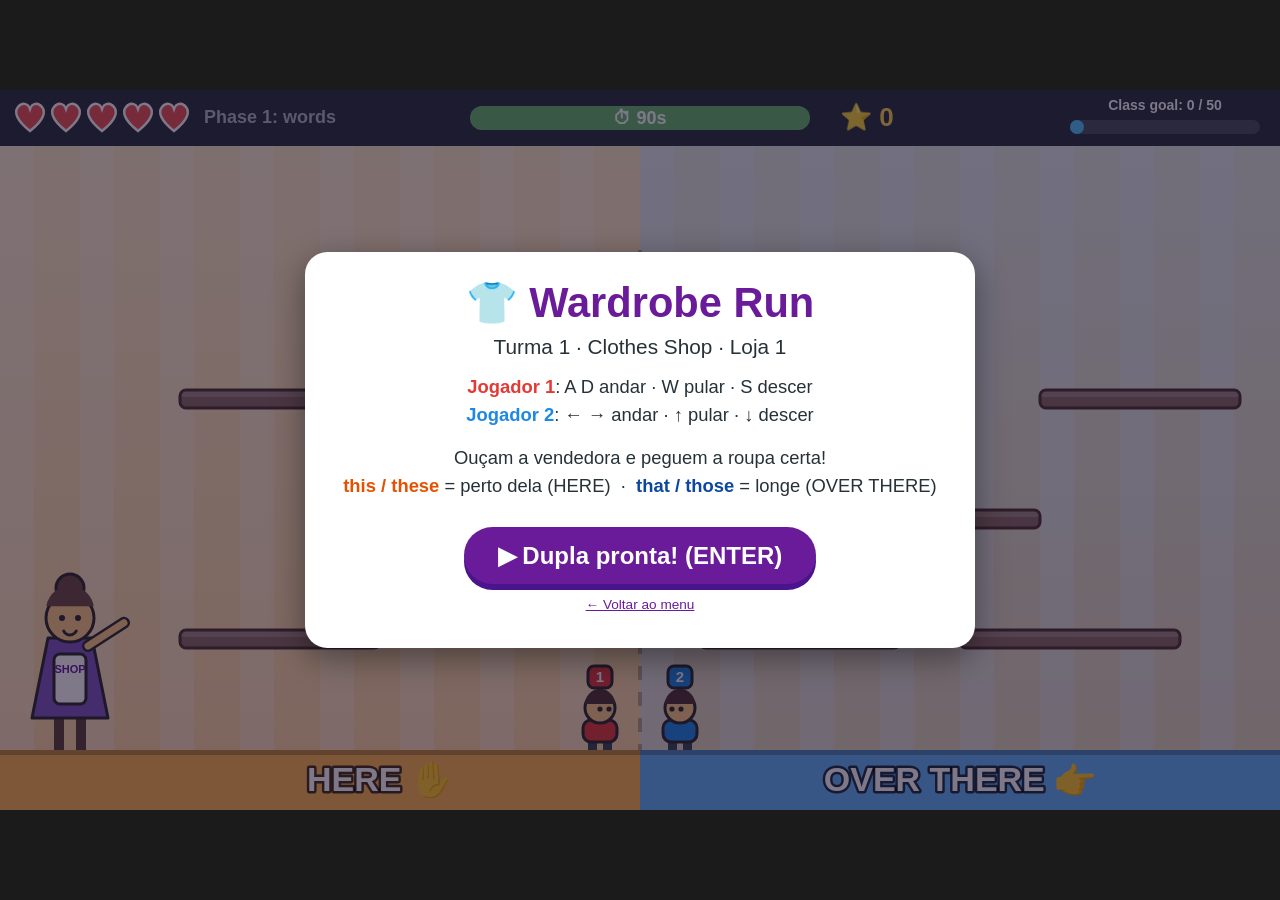
==== game.html @ e46201a1 "Add Wardrobe Run: cooperative platform game for clothes and demonstratives Offline HTML/CSS/JS game " ====
<!DOCTYPE html>
<html lang="pt-BR">
<head>
  <meta charset="utf-8">
  <meta name="viewport" content="width=device-width, initial-scale=1">
  <title>Wardrobe Run</title>
  <link rel="stylesheet" href="css/style.css">
</head>
<body class="game-page">
  <div id="stage">
    <canvas id="game" width="1280" height="720"></canvas>

    <div id="overlay-ready" class="overlay">
      <div class="card">
        <h1>👕 Wardrobe Run</h1>
        <p class="subtitle" id="ready-subtitle"></p>
        <div class="controls-help" id="ready-controls"></div>
        <p class="hint">Ouçam a vendedora e peguem a roupa certa!<br>
          <b class="here">this / these</b> = perto dela (HERE) &nbsp;·&nbsp;
          <b class="there">that / those</b> = longe (OVER THERE)</p>
        <button class="big-btn" id="btn-start">▶ Dupla pronta! (ENTER)</button>
        <p class="small"><a href="index.html">← Voltar ao menu</a></p>
      </div>
    </div>

    <div id="overlay-pause" class="overlay hidden">
      <div class="card">
        <h1>⏸ Pausado</h1>
        <p>Aperte <b>ESPAÇO</b> para continuar.</p>
        <p class="small">M = voz liga/desliga · R = repetir a frase · N = pular ordem · F = tela cheia · ESC = menu</p>
      </div>
    </div>

    <div id="overlay-end" class="overlay hidden">
      <div class="card">
        <h1 id="end-title">Time's up!</h1>
        <div class="stars" id="end-stars"></div>
        <p class="score-line" id="end-score"></p>
        <div class="practiced">
          <p class="small">Frases praticadas:</p>
          <ul id="end-list"></ul>
        </div>
        <div class="class-goal">
          <div class="bar"><div class="fill" id="end-class-fill"></div></div>
          <p id="end-class-text"></p>
        </div>
        <div class="buttons">
          <button class="big-btn" id="btn-next">▶ Próxima dupla (ENTER)</button>
          <a class="btn-secondary" href="index.html">Menu (ESC)</a>
        </div>
      </div>
    </div>
  </div>

  <script src="js/vocabulary.js"></script>
  <script src="js/clothes-art.js"></script>
  <script src="js/sentences.js"></script>
  <script src="js/audio.js"></script>
  <script src="js/levels.js"></script>
  <script src="js/engine.js"></script>
  <script src="js/round.js"></script>
  <script src="js/draw.js"></script>
  <script src="js/main.js"></script>
</body>
</html>
---- css/style.css ----
:root {
  --purple: #6a1b9a;
  --purple-light: #ede7f6;
  --here: #e65100;
  --there: #0d47a1;
  --ink: #263238;
  --muted: #607d8b;
  --bg: #fff8e1;
  --card: #ffffff;
  font-family: "Trebuchet MS", "Segoe UI", Arial, sans-serif;
  color: var(--ink);
}

* { box-sizing: border-box; }
body { margin: 0; background: var(--bg); }
a { color: var(--purple); }
.here { color: var(--here); }
.there { color: var(--there); }
.small { font-size: 0.85em; color: var(--muted); }
.hidden { display: none !important; }

.big-btn {
  font: inherit;
  font-weight: bold;
  font-size: 1.4em;
  padding: 0.6em 1.4em;
  border: none;
  border-radius: 999px;
  background: var(--purple);
  color: #fff;
  cursor: pointer;
  box-shadow: 0 6px 0 #4a148c;
}
.big-btn:hover { filter: brightness(1.1); }
.big-btn:active { transform: translateY(4px); box-shadow: 0 2px 0 #4a148c; }

.btn-secondary {
  font: inherit;
  display: inline-block;
  padding: 0.5em 1.1em;
  border-radius: 999px;
  border: 2px solid var(--purple);
  background: #fff;
  color: var(--purple);
  text-decoration: none;
  cursor: pointer;
}

/* ---------- Menu ---------- */
.menu { max-width: 1040px; margin: 0 auto; padding: 24px 16px 48px; }
.menu header { text-align: center; }
.menu h1 { font-size: 3em; margin: 0.2em 0 0; color: var(--purple); }
.menu .subtitle { font-size: 1.3em; margin-top: 0.3em; }
.menu section { background: var(--card); border-radius: 18px; padding: 16px 20px; margin: 16px 0; box-shadow: 0 2px 8px rgba(0,0,0,0.08); }
.menu section.row { display: flex; flex-wrap: wrap; gap: 24px; }
.menu section.row > div { flex: 1 1 300px; }
.menu h2 { font-size: 1.15em; margin: 0 0 10px; color: var(--purple); }

.cards { display: grid; grid-template-columns: repeat(auto-fit, minmax(240px, 1fr)); gap: 12px; }
.choice input, .pill input, .swatch input { position: absolute; opacity: 0; pointer-events: none; }
.choice span {
  display: block; height: 100%; padding: 14px; border-radius: 14px; border: 3px solid #e0e0e0;
  cursor: pointer; font-size: 1.1em; line-height: 1.4;
}
.choice small { color: var(--muted); font-size: 0.8em; }
.choice input:checked + span { border-color: var(--purple); background: var(--purple-light); }
.choice input:focus-visible + span, .pill input:focus-visible + span { outline: 3px solid #ffb300; }

.pill { display: inline-block; margin: 0 6px 8px 0; }
.pill span { display: inline-block; padding: 8px 16px; border-radius: 999px; border: 2px solid #cfd8dc; cursor: pointer; }
.pill input:checked + span { border-color: var(--purple); background: var(--purple); color: #fff; }

.swatches { display: flex; align-items: center; gap: 8px; margin-bottom: 8px; }
.swatch-label { width: 90px; font-weight: bold; }
.swatch span { display: block; width: 34px; height: 34px; border-radius: 50%; border: 3px solid #fff; box-shadow: 0 0 0 2px #cfd8dc; cursor: pointer; }
.swatch input:checked + span { box-shadow: 0 0 0 4px var(--ink); }

.class-progress { font-size: 1.2em; font-weight: bold; margin: 0 0 8px; }
.play { display: block; margin: 24px auto 8px; font-size: 2em; }
.help ul { margin: 0; padding-left: 20px; line-height: 1.7; }

/* ---------- Jogo ---------- */
.game-page { background: #1b1b1b; overflow: hidden; height: 100vh; display: flex; align-items: center; justify-content: center; }
#stage { position: relative; }
#game { width: 100%; height: 100%; display: block; }

.overlay {
  position: absolute; inset: 0; display: flex; align-items: center; justify-content: center;
  background: rgba(20, 10, 40, 0.55); font-size: 1em;
}
.overlay .card {
  background: #fff; border-radius: 1.4em; padding: 1.4em 2.4em; text-align: center;
  max-width: 70%; max-height: 92%; overflow: auto; box-shadow: 0 0.6em 2em rgba(0,0,0,0.4);
}
.overlay h1 { color: var(--purple); font-size: 2.6em; margin: 0.1em 0 0.2em; }
.overlay .subtitle { font-size: 1.3em; margin: 0 0 0.8em; }
.overlay .hint { font-size: 1.15em; line-height: 1.5; }
.controls-help { display: flex; flex-direction: column; gap: 0.3em; font-size: 1.15em; margin-bottom: 0.6em; }
.overlay .big-btn { font-size: 1.5em; margin-top: 0.4em; }

.stars { font-size: 3.6em; letter-spacing: 0.1em; line-height: 1; }
.stars .on { color: #ffc107; text-shadow: 0 2px 0 #b28704; }
.stars .off { color: #e0e0e0; }
.score-line { font-size: 1.5em; font-weight: bold; margin: 0.3em 0; }
.practiced ul { list-style: none; padding: 0; margin: 0.2em 0 0.6em; font-size: 1.2em; }
.practiced ul.two-columns { columns: 2; }
.practiced li { margin: 0.15em 0; }
.class-goal .bar { height: 1em; background: #eceff1; border-radius: 1em; overflow: hidden; }
.class-goal .fill { height: 100%; background: linear-gradient(90deg, #4fc3f7, #ffd54f); }
.class-goal p { margin: 0.3em 0 0.8em; font-weight: bold; }
.buttons { display: flex; gap: 1em; justify-content: center; align-items: center; flex-wrap: wrap; }
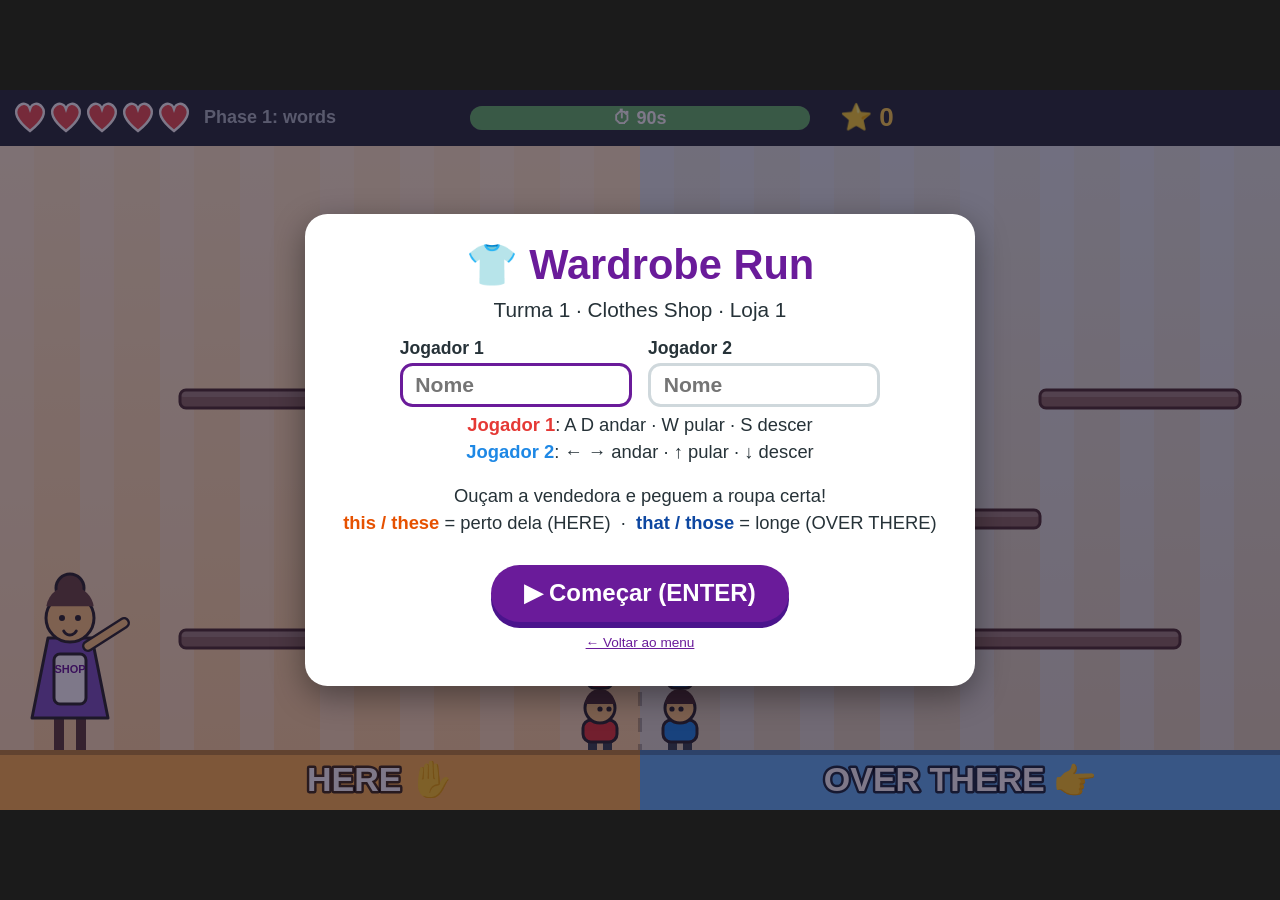
==== commit 5f9cd29b: "Replace class goal with per-turma pair ranking Each pair must type the players' names before startin" ====
--- a/game.html
+++ b/game.html
@@ -14,11 +14,18 @@
       <div class="card">
         <h1>👕 Wardrobe Run</h1>
         <p class="subtitle" id="ready-subtitle"></p>
+        <form id="names-form" class="names" autocomplete="off">
+          <label id="name1-wrap"><span id="name1-label">Jogador 1</span>
+            <input id="name1" maxlength="16" placeholder="Nome" spellcheck="false"></label>
+          <label id="name2-wrap"><span id="name2-label">Jogador 2</span>
+            <input id="name2" maxlength="16" placeholder="Nome" spellcheck="false"></label>
+        </form>
+        <p id="names-error" class="error hidden"></p>
         <div class="controls-help" id="ready-controls"></div>
         <p class="hint">Ouçam a vendedora e peguem a roupa certa!<br>
           <b class="here">this / these</b> = perto dela (HERE) &nbsp;·&nbsp;
           <b class="there">that / those</b> = longe (OVER THERE)</p>
-        <button class="big-btn" id="btn-start">▶ Dupla pronta! (ENTER)</button>
+        <button class="big-btn" id="btn-start">▶ Começar (ENTER)</button>
         <p class="small"><a href="index.html">← Voltar ao menu</a></p>
       </div>
     </div>
@@ -36,13 +43,16 @@
         <h1 id="end-title">Time's up!</h1>
         <div class="stars" id="end-stars"></div>
         <p class="score-line" id="end-score"></p>
-        <div class="practiced">
-          <p class="small">Frases praticadas:</p>
-          <ul id="end-list"></ul>
-        </div>
-        <div class="class-goal">
-          <div class="bar"><div class="fill" id="end-class-fill"></div></div>
-          <p id="end-class-text"></p>
+        <p class="rank-line" id="end-rank"></p>
+        <div class="end-columns">
+          <div class="practiced">
+            <p class="small">Frases praticadas:</p>
+            <ul id="end-list"></ul>
+          </div>
+          <div class="end-ranking">
+            <p class="small" id="end-ranking-title"></p>
+            <div id="end-ranking"></div>
+          </div>
         </div>
         <div class="buttons">
           <button class="big-btn" id="btn-next">▶ Próxima dupla (ENTER)</button>
@@ -59,6 +69,7 @@
   <script src="js/levels.js"></script>
   <script src="js/engine.js"></script>
   <script src="js/round.js"></script>
+  <script src="js/ranking.js"></script>
   <script src="js/draw.js"></script>
   <script src="js/main.js"></script>
 </body>
--- a/css/style.css
+++ b/css/style.css
@@ -75,7 +75,6 @@
 .swatch span { display: block; width: 34px; height: 34px; border-radius: 50%; border: 3px solid #fff; box-shadow: 0 0 0 2px #cfd8dc; cursor: pointer; }
 .swatch input:checked + span { box-shadow: 0 0 0 4px var(--ink); }
 
-.class-progress { font-size: 1.2em; font-weight: bold; margin: 0 0 8px; }
 .play { display: block; margin: 24px auto 8px; font-size: 2em; }
 .help ul { margin: 0; padding-left: 20px; line-height: 1.7; }
 
@@ -103,9 +102,32 @@
 .stars .off { color: #e0e0e0; }
 .score-line { font-size: 1.5em; font-weight: bold; margin: 0.3em 0; }
 .practiced ul { list-style: none; padding: 0; margin: 0.2em 0 0.6em; font-size: 1.2em; }
-.practiced ul.two-columns { columns: 2; }
 .practiced li { margin: 0.15em 0; }
-.class-goal .bar { height: 1em; background: #eceff1; border-radius: 1em; overflow: hidden; }
-.class-goal .fill { height: 100%; background: linear-gradient(90deg, #4fc3f7, #ffd54f); }
-.class-goal p { margin: 0.3em 0 0.8em; font-weight: bold; }
 .buttons { display: flex; gap: 1em; justify-content: center; align-items: center; flex-wrap: wrap; }
+
+/* ---------- Nomes e ranking ---------- */
+.names { display: flex; gap: 1em; justify-content: center; flex-wrap: wrap; margin: 0.4em 0; }
+.names label { display: flex; flex-direction: column; align-items: flex-start; font-weight: bold; font-size: 1.1em; gap: 0.2em; }
+.names input {
+  font: inherit; font-size: 1.2em; width: 11em; padding: 0.35em 0.6em;
+  border: 3px solid #cfd8dc; border-radius: 0.6em; outline: none;
+}
+.names input:focus { border-color: var(--purple); }
+.error { color: #c62828; font-weight: bold; margin: 0.2em 0; }
+
+.rank-line { font-size: 1.3em; font-weight: bold; color: var(--purple); margin: 0.2em 0 0.6em; }
+.end-columns { display: flex; gap: 1.5em; text-align: left; align-items: flex-start; margin-bottom: 0.8em; }
+.end-columns > div { flex: 1 1 0; }
+.end-columns .practiced ul { font-size: 1em; }
+
+.ranking-list { list-style: none; padding: 0; margin: 0.3em 0 0.8em; }
+.ranking-list li {
+  display: grid; grid-template-columns: 2.4em 1fr auto; grid-template-areas: "pos names pts" "pos meta meta"; text-align: left;
+  align-items: center; padding: 0.3em 0.6em; border-radius: 0.6em; margin-bottom: 0.2em; background: #f5f5f5;
+}
+.ranking-list li.me { background: #fff3c4; outline: 2px solid #ffb300; }
+.ranking-list .pos { grid-area: pos; font-weight: bold; font-size: 1.2em; }
+.ranking-list .who { grid-area: names; font-weight: bold; overflow: hidden; text-overflow: ellipsis; white-space: nowrap; }
+.ranking-list .pts { grid-area: pts; font-weight: bold; color: #b28704; }
+.ranking-list .meta { grid-area: meta; font-size: 0.8em; color: var(--muted); }
+.ranking-empty { color: var(--muted); font-style: italic; }
